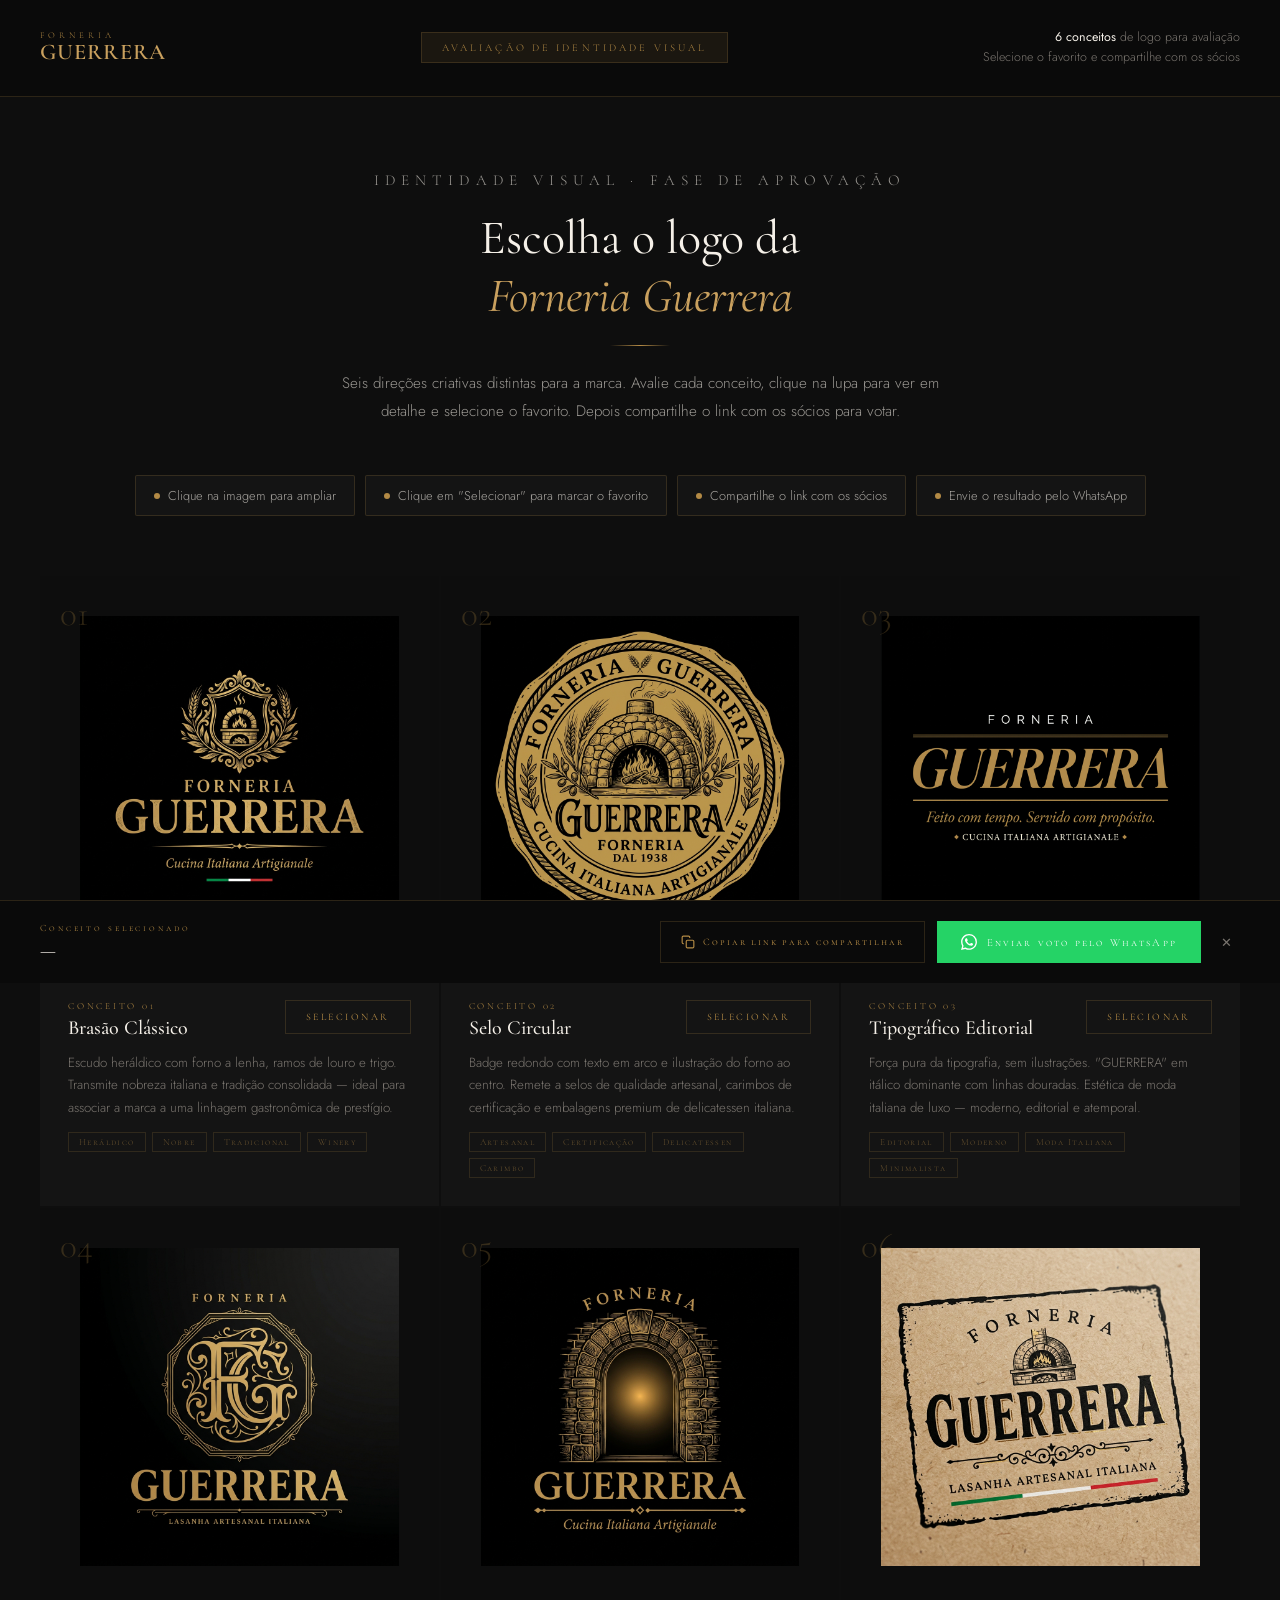
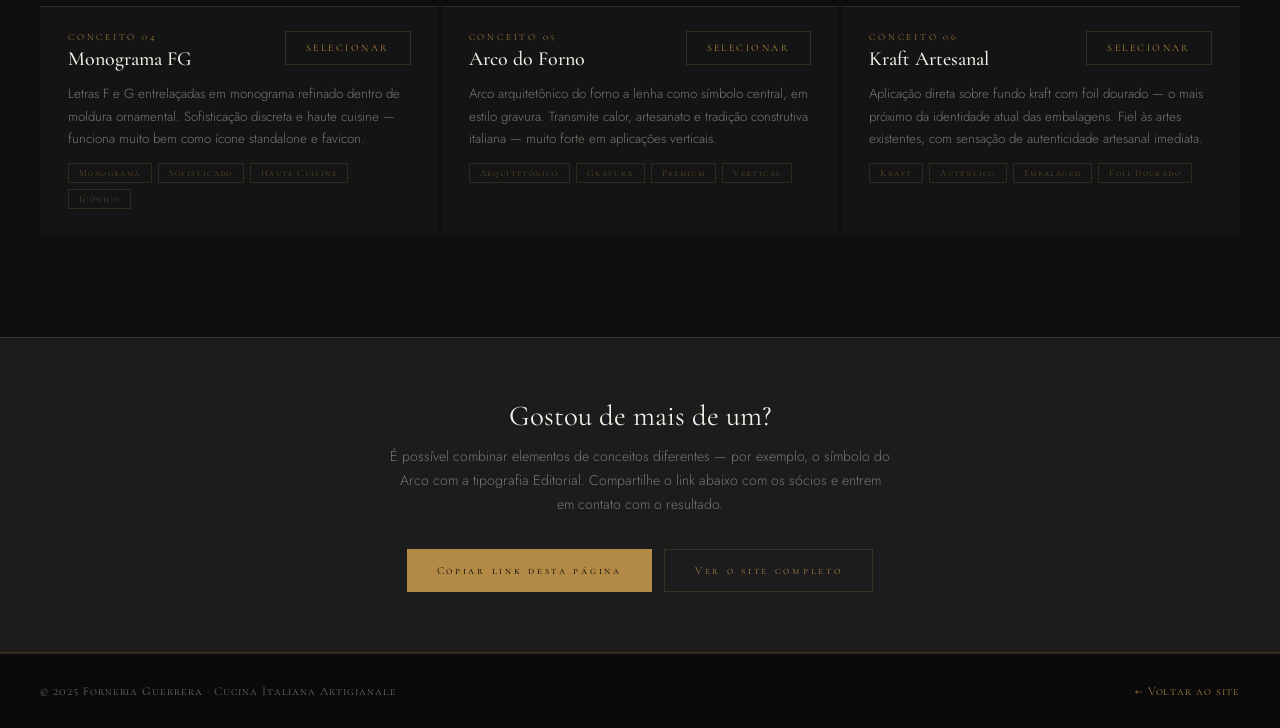
==== logos.html @ 258470de "feat: add logo evaluation page (logos.html) with 6 concepts - Interactive logo review page for stake" ====
<!DOCTYPE html>
<html lang="pt-BR">
<head>
  <meta charset="UTF-8" />
  <meta name="viewport" content="width=device-width, initial-scale=1.0" />
  <title>Forneria Guerrera — Avaliação de Logos</title>
  <link rel="preconnect" href="https://fonts.googleapis.com" />
  <link rel="preconnect" href="https://fonts.gstatic.com" crossorigin />
  <link href="https://fonts.googleapis.com/css2?family=Cormorant+Garamond:ital,wght@0,300;0,400;0,500;0,600;1,400&family=Cormorant+SC:wght@400;500&family=Jost:wght@300;400;500&display=swap" rel="stylesheet" />
  <style>
    *, *::before, *::after { box-sizing: border-box; margin: 0; padding: 0; }

    :root {
      --black: #0A0A0A;
      --dark: #0E0E0E;
      --dark-2: #141414;
      --dark-3: #1C1C1C;
      --gold: #B38A45;
      --gold-light: #C9A05E;
      --border-gold: rgba(179, 138, 69, 0.2);
      --off-white: #F5F0E8;
      --text-muted: #7A756F;
    }

    html { scroll-behavior: smooth; }

    body {
      background: var(--dark);
      color: var(--off-white);
      font-family: 'Jost', sans-serif;
      font-weight: 300;
      -webkit-font-smoothing: antialiased;
    }

    /* ── HEADER ── */
    .header {
      background: var(--black);
      border-bottom: 1px solid var(--border-gold);
      padding: 28px 40px;
      display: flex;
      align-items: center;
      justify-content: space-between;
      flex-wrap: wrap;
      gap: 16px;
      position: sticky;
      top: 0;
      z-index: 100;
    }
    .header-logo {
      display: flex;
      flex-direction: column;
      line-height: 1;
    }
    .header-logo span:first-child {
      font-family: 'Cormorant SC', serif;
      font-size: 0.55rem;
      letter-spacing: 0.45em;
      color: var(--gold);
    }
    .header-logo span:last-child {
      font-family: 'Cormorant Garamond', serif;
      font-size: 1.4rem;
      font-weight: 600;
      color: var(--gold-light);
      letter-spacing: 0.05em;
    }
    .header-badge {
      background: rgba(179, 138, 69, 0.1);
      border: 1px solid var(--border-gold);
      padding: 8px 20px;
      font-family: 'Cormorant SC', serif;
      font-size: 0.65rem;
      letter-spacing: 0.3em;
      color: var(--gold);
      text-transform: uppercase;
    }
    .header-info {
      text-align: right;
    }
    .header-info p {
      font-size: 0.78rem;
      color: var(--text-muted);
      line-height: 1.6;
    }
    .header-info strong {
      color: var(--off-white);
      font-weight: 400;
    }

    /* ── INTRO ── */
    .intro {
      text-align: center;
      padding: 70px 40px 50px;
      max-width: 700px;
      margin: 0 auto;
    }
    .intro-eyebrow {
      font-family: 'Cormorant SC', serif;
      font-size: 0.65rem;
      letter-spacing: 0.4em;
      color: var(--gold);
      text-transform: uppercase;
      margin-bottom: 16px;
    }
    .intro h1 {
      font-family: 'Cormorant Garamond', serif;
      font-size: clamp(2rem, 4vw, 3rem);
      font-weight: 400;
      line-height: 1.2;
      margin-bottom: 20px;
    }
    .intro h1 em { color: var(--gold-light); font-style: italic; }
    .gold-line {
      width: 60px;
      height: 1px;
      background: linear-gradient(90deg, transparent, var(--gold), transparent);
      margin: 0 auto 24px;
    }
    .intro p {
      font-size: 0.95rem;
      color: rgba(245, 240, 232, 0.6);
      line-height: 1.8;
    }

    /* ── INSTRUCOES ── */
    .instrucoes {
      display: flex;
      justify-content: center;
      gap: 10px;
      flex-wrap: wrap;
      padding: 0 40px 60px;
    }
    .instrucao-pill {
      display: flex;
      align-items: center;
      gap: 8px;
      background: var(--dark-2);
      border: 1px solid var(--border-gold);
      padding: 10px 18px;
      font-size: 0.8rem;
      color: rgba(245, 240, 232, 0.65);
      border-radius: 2px;
    }
    .instrucao-pill .dot {
      width: 6px; height: 6px;
      border-radius: 50%;
      background: var(--gold);
      flex-shrink: 0;
    }

    /* ── GRID DE LOGOS ── */
    .logos-section {
      padding: 0 40px 100px;
      max-width: 1400px;
      margin: 0 auto;
    }

    .logos-grid {
      display: grid;
      grid-template-columns: repeat(3, 1fr);
      gap: 2px;
    }

    .logo-card {
      background: var(--dark-2);
      display: flex;
      flex-direction: column;
      position: relative;
      cursor: pointer;
      transition: transform 0.4s cubic-bezier(0.25, 0.46, 0.45, 0.94);
    }
    .logo-card:hover {
      z-index: 2;
      transform: scale(1.01);
    }
    .logo-card.selected {
      outline: 2px solid var(--gold);
      outline-offset: -2px;
    }
    .logo-card.selected .card-vote-btn {
      background: var(--gold);
      color: var(--black);
    }

    /* número do conceito */
    .card-num {
      position: absolute;
      top: 20px;
      left: 20px;
      font-family: 'Cormorant Garamond', serif;
      font-size: 2.2rem;
      font-weight: 300;
      color: rgba(179, 138, 69, 0.25);
      line-height: 1;
      pointer-events: none;
      transition: color 0.3s;
    }
    .logo-card:hover .card-num,
    .logo-card.selected .card-num {
      color: rgba(179, 138, 69, 0.55);
    }

    /* badge do conceito selecionado */
    .card-selected-badge {
      position: absolute;
      top: 20px;
      right: 20px;
      background: var(--gold);
      color: var(--black);
      font-family: 'Cormorant SC', serif;
      font-size: 0.55rem;
      letter-spacing: 0.25em;
      padding: 5px 12px;
      opacity: 0;
      transform: translateY(-4px);
      transition: opacity 0.3s, transform 0.3s;
      pointer-events: none;
    }
    .logo-card.selected .card-selected-badge {
      opacity: 1;
      transform: translateY(0);
    }

    /* imagem */
    .card-img {
      width: 100%;
      aspect-ratio: 1 / 1;
      object-fit: contain;
      object-position: center;
      padding: 40px;
      background: #0D0D0D;
      transition: padding 0.4s;
    }
    .logo-card:hover .card-img {
      padding: 32px;
    }

    /* info embaixo */
    .card-info {
      padding: 24px 28px 28px;
      border-top: 1px solid var(--border-gold);
      display: flex;
      flex-direction: column;
      gap: 12px;
    }
    .card-header {
      display: flex;
      align-items: flex-start;
      justify-content: space-between;
      gap: 12px;
    }
    .card-title-wrap {}
    .card-tag {
      font-family: 'Cormorant SC', serif;
      font-size: 0.58rem;
      letter-spacing: 0.3em;
      color: var(--gold);
      text-transform: uppercase;
      margin-bottom: 4px;
    }
    .card-title {
      font-family: 'Cormorant Garamond', serif;
      font-size: 1.25rem;
      font-weight: 500;
      color: var(--off-white);
      line-height: 1.2;
    }
    .card-desc {
      font-size: 0.83rem;
      color: var(--text-muted);
      line-height: 1.7;
    }
    .card-keywords {
      display: flex;
      flex-wrap: wrap;
      gap: 6px;
    }
    .keyword {
      font-family: 'Cormorant SC', serif;
      font-size: 0.58rem;
      letter-spacing: 0.15em;
      color: rgba(179, 138, 69, 0.5);
      border: 1px solid rgba(179, 138, 69, 0.18);
      padding: 3px 10px;
    }

    .card-vote-btn {
      align-self: flex-start;
      font-family: 'Cormorant SC', serif;
      font-size: 0.62rem;
      letter-spacing: 0.25em;
      text-transform: uppercase;
      padding: 10px 20px;
      border: 1px solid var(--border-gold);
      background: transparent;
      color: var(--gold);
      cursor: pointer;
      transition: all 0.3s;
      white-space: nowrap;
    }
    .card-vote-btn:hover {
      background: rgba(179, 138, 69, 0.1);
      border-color: var(--gold);
    }

    /* ── PAINEL DE VOTAÇÃO ── */
    .vote-panel {
      position: fixed;
      bottom: 0;
      left: 0;
      right: 0;
      background: var(--black);
      border-top: 1px solid var(--border-gold);
      padding: 20px 40px;
      display: flex;
      align-items: center;
      justify-content: space-between;
      gap: 20px;
      flex-wrap: wrap;
      transform: translateY(100%);
      transition: transform 0.5s cubic-bezier(0.25, 0.46, 0.45, 0.94);
      z-index: 200;
    }
    .vote-panel.visible {
      transform: translateY(0);
    }
    .vote-panel-left {
      display: flex;
      flex-direction: column;
      gap: 4px;
    }
    .vote-panel-label {
      font-family: 'Cormorant SC', serif;
      font-size: 0.6rem;
      letter-spacing: 0.3em;
      color: var(--gold);
    }
    .vote-panel-selection {
      font-family: 'Cormorant Garamond', serif;
      font-size: 1.2rem;
      color: var(--off-white);
    }
    .vote-panel-actions {
      display: flex;
      gap: 12px;
      align-items: center;
      flex-wrap: wrap;
    }

    .btn-whatsapp-vote {
      display: inline-flex;
      align-items: center;
      gap: 10px;
      background: #25D366;
      color: #fff;
      font-family: 'Cormorant SC', serif;
      font-size: 0.68rem;
      letter-spacing: 0.2em;
      padding: 13px 24px;
      border: none;
      cursor: pointer;
      text-decoration: none;
      transition: background 0.3s, transform 0.2s;
    }
    .btn-whatsapp-vote:hover {
      background: #1ebe5d;
      transform: translateY(-1px);
    }
    .btn-copy-link {
      display: inline-flex;
      align-items: center;
      gap: 8px;
      background: transparent;
      color: var(--gold);
      font-family: 'Cormorant SC', serif;
      font-size: 0.62rem;
      letter-spacing: 0.2em;
      padding: 13px 20px;
      border: 1px solid var(--border-gold);
      cursor: pointer;
      transition: all 0.3s;
      text-decoration: none;
    }
    .btn-copy-link:hover {
      background: rgba(179, 138, 69, 0.1);
      border-color: var(--gold);
    }
    .btn-deselect {
      background: transparent;
      border: none;
      color: var(--text-muted);
      font-size: 0.8rem;
      cursor: pointer;
      padding: 8px;
      transition: color 0.2s;
    }
    .btn-deselect:hover { color: var(--off-white); }

    /* ── SEÇÃO PRÓXIMOS PASSOS ── */
    .next-steps {
      background: var(--dark-3);
      border-top: 1px solid var(--border-gold);
      border-bottom: 1px solid var(--border-gold);
      padding: 60px 40px;
      text-align: center;
      margin-bottom: 0;
    }
    .next-steps h2 {
      font-family: 'Cormorant Garamond', serif;
      font-size: 1.8rem;
      font-weight: 400;
      margin-bottom: 12px;
    }
    .next-steps p {
      font-size: 0.88rem;
      color: var(--text-muted);
      max-width: 500px;
      margin: 0 auto 32px;
      line-height: 1.7;
    }
    .next-actions {
      display: flex;
      gap: 12px;
      justify-content: center;
      flex-wrap: wrap;
    }
    .btn-gold {
      display: inline-flex;
      align-items: center;
      gap: 8px;
      background: var(--gold);
      color: var(--black);
      font-family: 'Cormorant SC', serif;
      font-size: 0.68rem;
      letter-spacing: 0.25em;
      padding: 14px 30px;
      border: none;
      cursor: pointer;
      text-decoration: none;
      transition: background 0.3s, transform 0.2s;
    }
    .btn-gold:hover { background: var(--gold-light); transform: translateY(-1px); }
    .btn-outline {
      display: inline-flex;
      align-items: center;
      gap: 8px;
      background: transparent;
      color: var(--gold);
      font-family: 'Cormorant SC', serif;
      font-size: 0.68rem;
      letter-spacing: 0.25em;
      padding: 14px 30px;
      border: 1px solid var(--border-gold);
      cursor: pointer;
      text-decoration: none;
      transition: all 0.3s;
    }
    .btn-outline:hover { background: rgba(179,138,69,0.1); border-color: var(--gold); }

    /* ── FOOTER ── */
    .footer {
      background: var(--black);
      padding: 30px 40px;
      display: flex;
      align-items: center;
      justify-content: space-between;
      flex-wrap: wrap;
      gap: 12px;
      border-top: 1px solid var(--border-gold);
    }
    .footer p {
      font-size: 0.75rem;
      color: var(--text-muted);
      font-family: 'Cormorant SC', serif;
      letter-spacing: 0.08em;
    }
    .footer a {
      color: var(--gold);
      text-decoration: none;
      transition: color 0.2s;
    }
    .footer a:hover { color: var(--gold-light); }

    /* ── MODAL DE ZOOM ── */
    .modal-overlay {
      position: fixed;
      inset: 0;
      background: rgba(0,0,0,0.92);
      z-index: 500;
      display: flex;
      align-items: center;
      justify-content: center;
      padding: 40px;
      opacity: 0;
      pointer-events: none;
      transition: opacity 0.3s;
    }
    .modal-overlay.open {
      opacity: 1;
      pointer-events: all;
    }
    .modal-img {
      max-width: 700px;
      max-height: 85vh;
      width: 100%;
      object-fit: contain;
      border: 1px solid var(--border-gold);
      box-shadow: 0 40px 120px rgba(0,0,0,0.8);
    }
    .modal-close {
      position: absolute;
      top: 24px;
      right: 30px;
      background: none;
      border: none;
      color: var(--gold);
      font-size: 1.8rem;
      cursor: pointer;
      line-height: 1;
      transition: transform 0.2s;
    }
    .modal-close:hover { transform: rotate(90deg); }
    .modal-info {
      position: absolute;
      bottom: 40px;
      left: 50%;
      transform: translateX(-50%);
      text-align: center;
    }
    .modal-info p {
      font-family: 'Cormorant SC', serif;
      font-size: 0.65rem;
      letter-spacing: 0.3em;
      color: var(--gold);
      opacity: 0.7;
    }

    /* ── RESPONSIVE ── */
    @media (max-width: 900px) {
      .logos-grid { grid-template-columns: repeat(2, 1fr); }
    }
    @media (max-width: 600px) {
      .logos-grid { grid-template-columns: 1fr; }
      .header { padding: 20px 24px; }
      .intro { padding: 50px 24px 36px; }
      .instrucoes { padding: 0 24px 40px; }
      .logos-section { padding: 0 24px 120px; }
      .vote-panel { padding: 16px 24px; }
      .next-steps { padding: 50px 24px; }
    }

    /* ── TOAST ── */
    .toast {
      position: fixed;
      top: 90px;
      left: 50%;
      transform: translateX(-50%) translateY(-20px);
      background: var(--gold);
      color: var(--black);
      font-family: 'Cormorant SC', serif;
      font-size: 0.68rem;
      letter-spacing: 0.2em;
      padding: 12px 28px;
      border-radius: 2px;
      opacity: 0;
      transition: all 0.4s;
      pointer-events: none;
      z-index: 1000;
      white-space: nowrap;
    }
    .toast.show {
      opacity: 1;
      transform: translateX(-50%) translateY(0);
    }
  </style>
</head>
<body>

  <!-- HEADER -->
  <header class="header">
    <div class="header-logo">
      <span>FORNERIA</span>
      <span>GUERRERA</span>
    </div>
    <div class="header-badge">Avaliação de Identidade Visual</div>
    <div class="header-info">
      <p><strong>6 conceitos</strong> de logo para avaliação</p>
      <p>Selecione o favorito e compartilhe com os sócios</p>
    </div>
  </header>

  <!-- INTRO -->
  <div class="intro">
    <p class="intro-eyebrow">Identidade Visual · Fase de Aprovação</p>
    <h1>Escolha o logo da<br /><em>Forneria Guerrera</em></h1>
    <div class="gold-line"></div>
    <p>Seis direções criativas distintas para a marca. Avalie cada conceito, clique na lupa para ver em detalhe e selecione o favorito. Depois compartilhe o link com os sócios para votar.</p>
  </div>

  <!-- INSTRUÇÕES -->
  <div class="instrucoes">
    <div class="instrucao-pill"><span class="dot"></span> Clique na imagem para ampliar</div>
    <div class="instrucao-pill"><span class="dot"></span> Clique em "Selecionar" para marcar o favorito</div>
    <div class="instrucao-pill"><span class="dot"></span> Compartilhe o link com os sócios</div>
    <div class="instrucao-pill"><span class="dot"></span> Envie o resultado pelo WhatsApp</div>
  </div>

  <!-- LOGOS GRID -->
  <div class="logos-section">
    <div class="logos-grid" id="logosGrid">

      <div class="logo-card" id="card-1" onclick="handleCardClick(event, 1)">
        <span class="card-num">01</span>
        <span class="card-selected-badge">✓ Selecionado</span>
        <img class="card-img" src="img/logo_1.png" alt="Conceito 1 — Brasão Clássico" title="Clique para ampliar" />
        <div class="card-info">
          <div class="card-header">
            <div class="card-title-wrap">
              <p class="card-tag">Conceito 01</p>
              <h2 class="card-title">Brasão Clássico</h2>
            </div>
            <button class="card-vote-btn" onclick="selectLogo(event, 1)">Selecionar</button>
          </div>
          <p class="card-desc">Escudo heráldico com forno a lenha, ramos de louro e trigo. Transmite nobreza italiana e tradição consolidada — ideal para associar a marca a uma linhagem gastronômica de prestígio.</p>
          <div class="card-keywords">
            <span class="keyword">Heráldico</span>
            <span class="keyword">Nobre</span>
            <span class="keyword">Tradicional</span>
            <span class="keyword">Winery</span>
          </div>
        </div>
      </div>

      <div class="logo-card" id="card-2" onclick="handleCardClick(event, 2)">
        <span class="card-num">02</span>
        <span class="card-selected-badge">✓ Selecionado</span>
        <img class="card-img" src="img/logo_2.png" alt="Conceito 2 — Selo Circular" title="Clique para ampliar" />
        <div class="card-info">
          <div class="card-header">
            <div class="card-title-wrap">
              <p class="card-tag">Conceito 02</p>
              <h2 class="card-title">Selo Circular</h2>
            </div>
            <button class="card-vote-btn" onclick="selectLogo(event, 2)">Selecionar</button>
          </div>
          <p class="card-desc">Badge redondo com texto em arco e ilustração do forno ao centro. Remete a selos de qualidade artesanal, carimbos de certificação e embalagens premium de delicatessen italiana.</p>
          <div class="card-keywords">
            <span class="keyword">Artesanal</span>
            <span class="keyword">Certificação</span>
            <span class="keyword">Delicatessen</span>
            <span class="keyword">Carimbo</span>
          </div>
        </div>
      </div>

      <div class="logo-card" id="card-3" onclick="handleCardClick(event, 3)">
        <span class="card-num">03</span>
        <span class="card-selected-badge">✓ Selecionado</span>
        <img class="card-img" src="img/logo_3.png" alt="Conceito 3 — Tipográfico Editorial" title="Clique para ampliar" />
        <div class="card-info">
          <div class="card-header">
            <div class="card-title-wrap">
              <p class="card-tag">Conceito 03</p>
              <h2 class="card-title">Tipográfico Editorial</h2>
            </div>
            <button class="card-vote-btn" onclick="selectLogo(event, 3)">Selecionar</button>
          </div>
          <p class="card-desc">Força pura da tipografia, sem ilustrações. "GUERRERA" em itálico dominante com linhas douradas. Estética de moda italiana de luxo — moderno, editorial e atemporal.</p>
          <div class="card-keywords">
            <span class="keyword">Editorial</span>
            <span class="keyword">Moderno</span>
            <span class="keyword">Moda Italiana</span>
            <span class="keyword">Minimalista</span>
          </div>
        </div>
      </div>

      <div class="logo-card" id="card-4" onclick="handleCardClick(event, 4)">
        <span class="card-num">04</span>
        <span class="card-selected-badge">✓ Selecionado</span>
        <img class="card-img" src="img/logo_4.png" alt="Conceito 4 — Monograma FG" title="Clique para ampliar" />
        <div class="card-info">
          <div class="card-header">
            <div class="card-title-wrap">
              <p class="card-tag">Conceito 04</p>
              <h2 class="card-title">Monograma FG</h2>
            </div>
            <button class="card-vote-btn" onclick="selectLogo(event, 4)">Selecionar</button>
          </div>
          <p class="card-desc">Letras F e G entrelaçadas em monograma refinado dentro de moldura ornamental. Sofisticação discreta e haute cuisine — funciona muito bem como ícone standalone e favicon.</p>
          <div class="card-keywords">
            <span class="keyword">Monograma</span>
            <span class="keyword">Sofisticado</span>
            <span class="keyword">Haute Cuisine</span>
            <span class="keyword">Icônico</span>
          </div>
        </div>
      </div>

      <div class="logo-card" id="card-5" onclick="handleCardClick(event, 5)">
        <span class="card-num">05</span>
        <span class="card-selected-badge">✓ Selecionado</span>
        <img class="card-img" src="img/logo_5.png" alt="Conceito 5 — Arco do Forno" title="Clique para ampliar" />
        <div class="card-info">
          <div class="card-header">
            <div class="card-title-wrap">
              <p class="card-tag">Conceito 05</p>
              <h2 class="card-title">Arco do Forno</h2>
            </div>
            <button class="card-vote-btn" onclick="selectLogo(event, 5)">Selecionar</button>
          </div>
          <p class="card-desc">Arco arquitetônico do forno a lenha como símbolo central, em estilo gravura. Transmite calor, artesanato e tradição construtiva italiana — muito forte em aplicações verticais.</p>
          <div class="card-keywords">
            <span class="keyword">Arquitetônico</span>
            <span class="keyword">Gravura</span>
            <span class="keyword">Premium</span>
            <span class="keyword">Vertical</span>
          </div>
        </div>
      </div>

      <div class="logo-card" id="card-6" onclick="handleCardClick(event, 6)">
        <span class="card-num">06</span>
        <span class="card-selected-badge">✓ Selecionado</span>
        <img class="card-img" src="img/logo_6.png" alt="Conceito 6 — Kraft Artesanal" title="Clique para ampliar" />
        <div class="card-info">
          <div class="card-header">
            <div class="card-title-wrap">
              <p class="card-tag">Conceito 06</p>
              <h2 class="card-title">Kraft Artesanal</h2>
            </div>
            <button class="card-vote-btn" onclick="selectLogo(event, 6)">Selecionar</button>
          </div>
          <p class="card-desc">Aplicação direta sobre fundo kraft com foil dourado — o mais próximo da identidade atual das embalagens. Fiel às artes existentes, com sensação de autenticidade artesanal imediata.</p>
          <div class="card-keywords">
            <span class="keyword">Kraft</span>
            <span class="keyword">Autêntico</span>
            <span class="keyword">Embalagem</span>
            <span class="keyword">Foil Dourado</span>
          </div>
        </div>
      </div>

    </div>
  </div>

  <!-- PRÓXIMOS PASSOS -->
  <div class="next-steps">
    <h2>Gostou de mais de um?</h2>
    <p>É possível combinar elementos de conceitos diferentes — por exemplo, o símbolo do Arco com a tipografia Editorial. Compartilhe o link abaixo com os sócios e entrem em contato com o resultado.</p>
    <div class="next-actions">
      <button class="btn-gold" onclick="copyPageLink()">Copiar link desta página</button>
      <a href="index.html" class="btn-outline">Ver o site completo</a>
    </div>
  </div>

  <!-- FOOTER -->
  <footer class="footer">
    <p>© 2025 Forneria Guerrera · Cucina Italiana Artigianale</p>
    <p><a href="index.html">← Voltar ao site</a></p>
  </footer>

  <!-- PAINEL DE VOTAÇÃO (aparece ao selecionar) -->
  <div class="vote-panel" id="votePanel">
    <div class="vote-panel-left">
      <span class="vote-panel-label">Conceito selecionado</span>
      <span class="vote-panel-selection" id="votePanelSelection">—</span>
    </div>
    <div class="vote-panel-actions">
      <button class="btn-copy-link" onclick="copyPageLink()">
        <svg width="14" height="14" viewBox="0 0 24 24" fill="none" stroke="currentColor" stroke-width="2"><rect x="9" y="9" width="13" height="13" rx="2"/><path d="M5 15H4a2 2 0 01-2-2V4a2 2 0 012-2h9a2 2 0 012 2v1"/></svg>
        Copiar link para compartilhar
      </button>
      <a id="whatsappShareBtn" href="#" target="_blank" class="btn-whatsapp-vote">
        <svg width="16" height="16" viewBox="0 0 24 24" fill="currentColor"><path d="M17.472 14.382c-.297-.149-1.758-.867-2.03-.967-.273-.099-.471-.148-.67.15-.197.297-.767.966-.94 1.164-.173.199-.347.223-.644.075-.297-.15-1.255-.463-2.39-1.475-.883-.788-1.48-1.761-1.653-2.059-.173-.297-.018-.458.13-.606.134-.133.298-.347.446-.52.149-.174.198-.298.298-.497.099-.198.05-.371-.025-.52-.075-.149-.669-1.612-.916-2.207-.242-.579-.487-.5-.669-.51-.173-.008-.371-.01-.57-.01-.198 0-.52.074-.792.372-.272.297-1.04 1.016-1.04 2.479 0 1.462 1.065 2.875 1.213 3.074.149.198 2.096 3.2 5.077 4.487.709.306 1.262.489 1.694.625.712.227 1.36.195 1.871.118.571-.085 1.758-.719 2.006-1.413.248-.694.248-1.289.173-1.413-.074-.124-.272-.198-.57-.347m-5.421 7.403h-.004a9.87 9.87 0 01-5.031-1.378l-.361-.214-3.741.982.998-3.648-.235-.374a9.86 9.86 0 01-1.51-5.26c.001-5.45 4.436-9.884 9.888-9.884 2.64 0 5.122 1.03 6.988 2.898a9.825 9.825 0 012.893 6.994c-.003 5.45-4.437 9.884-9.885 9.884m8.413-18.297A11.815 11.815 0 0012.05 0C5.495 0 .16 5.335.157 11.892c0 2.096.547 4.142 1.588 5.945L.057 24l6.305-1.654a11.882 11.882 0 005.683 1.448h.005c6.554 0 11.89-5.335 11.893-11.893a11.821 11.821 0 00-3.48-8.413Z"/></svg>
        Enviar voto pelo WhatsApp
      </a>
      <button class="btn-deselect" onclick="deselect()" title="Limpar seleção">✕</button>
    </div>
  </div>

  <!-- MODAL DE ZOOM -->
  <div class="modal-overlay" id="modalOverlay" onclick="closeModal()">
    <button class="modal-close" onclick="closeModal()">×</button>
    <img class="modal-img" id="modalImg" src="" alt="" />
    <div class="modal-info"><p id="modalLabel">Clique fora para fechar</p></div>
  </div>

  <!-- TOAST -->
  <div class="toast" id="toast"></div>

  <script>
    const logos = {
      1: { name: 'Conceito 01 — Brasão Clássico', img: 'img/logo_1.png' },
      2: { name: 'Conceito 02 — Selo Circular', img: 'img/logo_2.png' },
      3: { name: 'Conceito 03 — Tipográfico Editorial', img: 'img/logo_3.png' },
      4: { name: 'Conceito 04 — Monograma FG', img: 'img/logo_4.png' },
      5: { name: 'Conceito 05 — Arco do Forno', img: 'img/logo_5.png' },
      6: { name: 'Conceito 06 — Kraft Artesanal', img: 'img/logo_6.png' },
    };

    let selected = null;

    function handleCardClick(e, num) {
      // Se clicou no botão, não faz nada aqui (o botão cuida)
      if (e.target.classList.contains('card-vote-btn')) return;
      // Clicou na imagem ou card → abre modal
      openModal(num);
    }

    function selectLogo(e, num) {
      e.stopPropagation();
      if (selected === num) { deselect(); return; }

      // Remove seleção anterior
      document.querySelectorAll('.logo-card').forEach(c => c.classList.remove('selected'));
      document.querySelectorAll('.card-vote-btn').forEach(b => b.textContent = 'Selecionar');

      // Aplica nova seleção
      selected = num;
      const card = document.getElementById('card-' + num);
      card.classList.add('selected');
      card.querySelector('.card-vote-btn').textContent = '✓ Selecionado';

      // Atualiza painel
      const logo = logos[num];
      document.getElementById('votePanelSelection').textContent = logo.name;
      document.getElementById('votePanel').classList.add('visible');

      // WhatsApp link
      const msg = encodeURIComponent(
        `Olá! Avaliando os logos da Forneria Guerrera.\n\nMinha escolha: *${logo.name}*\n\nVer todos os conceitos: ${window.location.href}`
      );
      document.getElementById('whatsappShareBtn').href = `https://wa.me/5500000000000?text=${msg}`;

      // Scroll suave para manter visível
      card.scrollIntoView({ behavior: 'smooth', block: 'nearest' });
    }

    function deselect() {
      selected = null;
      document.querySelectorAll('.logo-card').forEach(c => c.classList.remove('selected'));
      document.querySelectorAll('.card-vote-btn').forEach(b => b.textContent = 'Selecionar');
      document.getElementById('votePanel').classList.remove('visible');
    }

    function openModal(num) {
      const logo = logos[num];
      document.getElementById('modalImg').src = logo.img;
      document.getElementById('modalImg').alt = logo.name;
      document.getElementById('modalLabel').textContent = logo.name + ' — Clique fora para fechar';
      document.getElementById('modalOverlay').classList.add('open');
      document.body.style.overflow = 'hidden';
    }

    function closeModal() {
      document.getElementById('modalOverlay').classList.remove('open');
      document.body.style.overflow = '';
    }

    document.addEventListener('keydown', e => {
      if (e.key === 'Escape') closeModal();
    });

    function copyPageLink() {
      const url = window.location.href;
      navigator.clipboard.writeText(url).then(() => {
        showToast('Link copiado! Compartilhe com os sócios ✓');
      }).catch(() => {
        // Fallback
        const ta = document.createElement('textarea');
        ta.value = url;
        document.body.appendChild(ta);
        ta.select();
        document.execCommand('copy');
        document.body.removeChild(ta);
        showToast('Link copiado! ✓');
      });
    }

    function showToast(msg) {
      const toast = document.getElementById('toast');
      toast.textContent = msg;
      toast.classList.add('show');
      setTimeout(() => toast.classList.remove('show'), 3000);
    }
  </script>
</body>
</html>
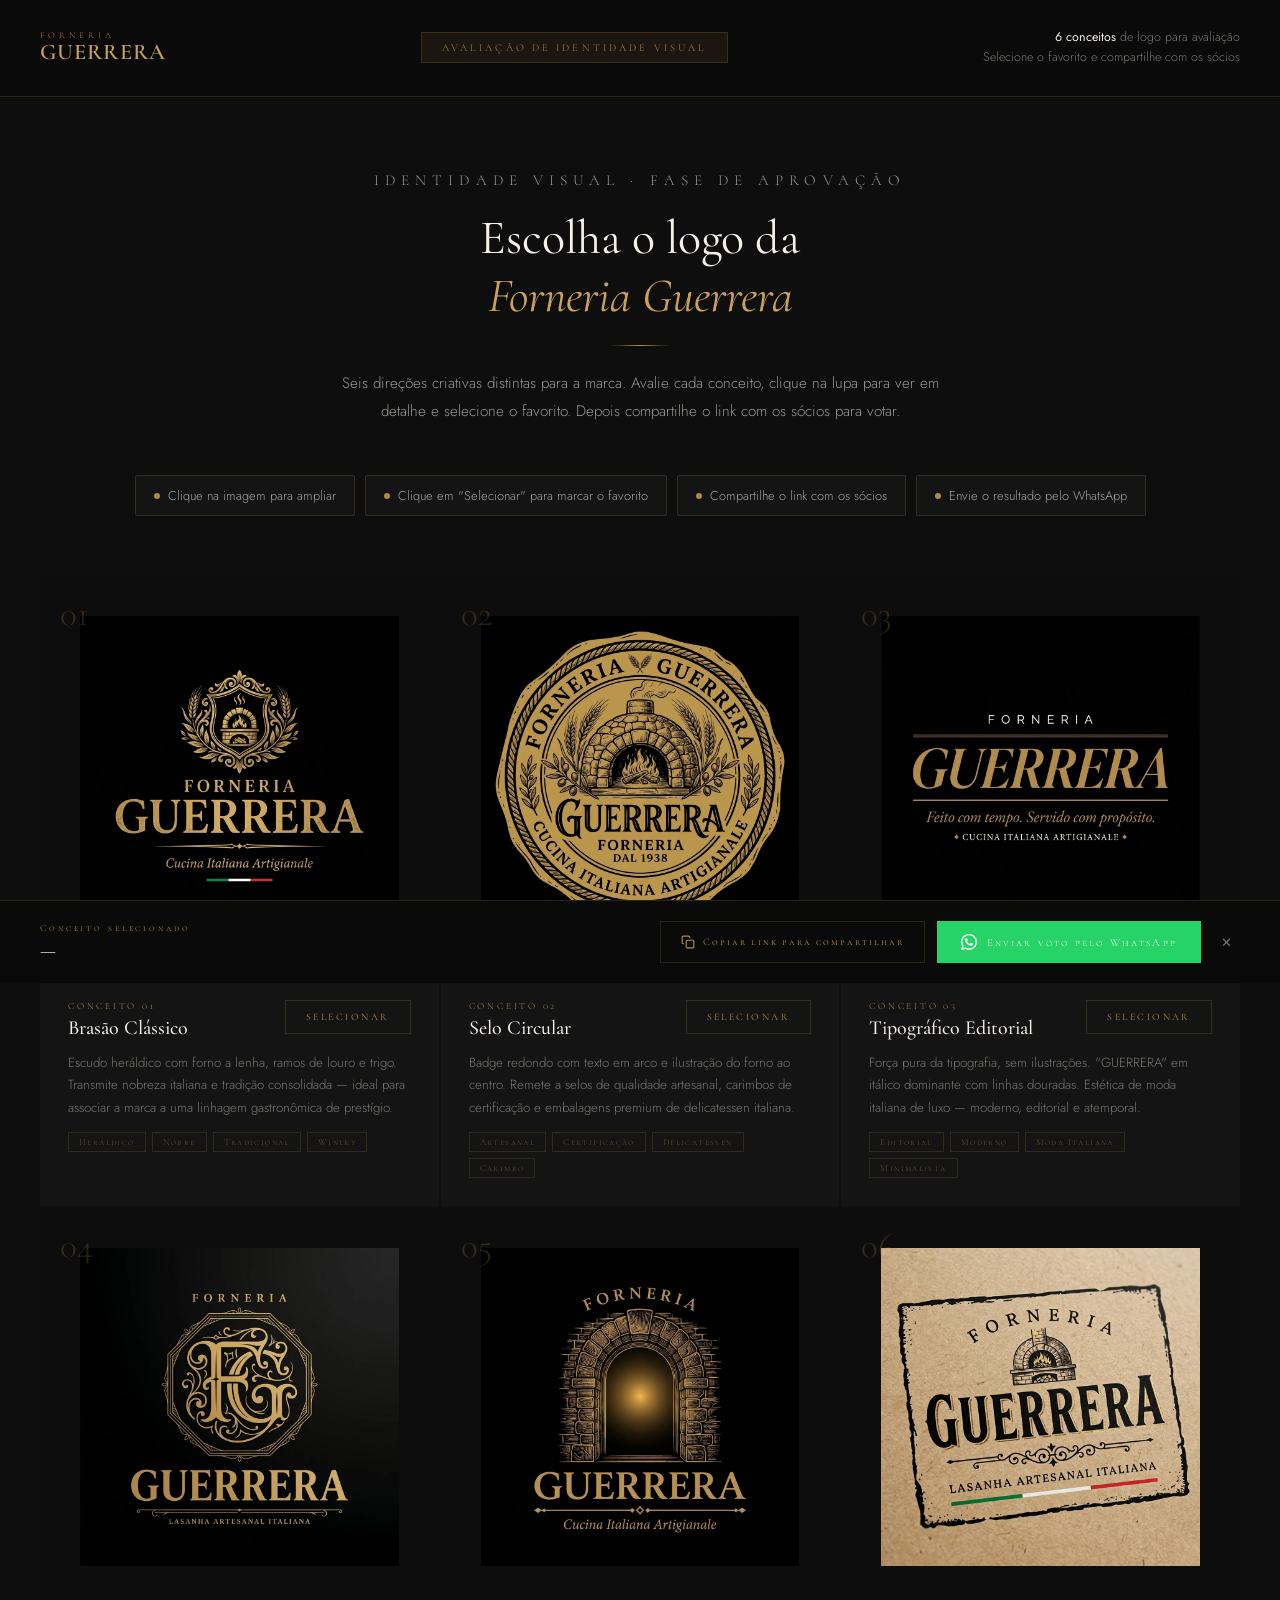
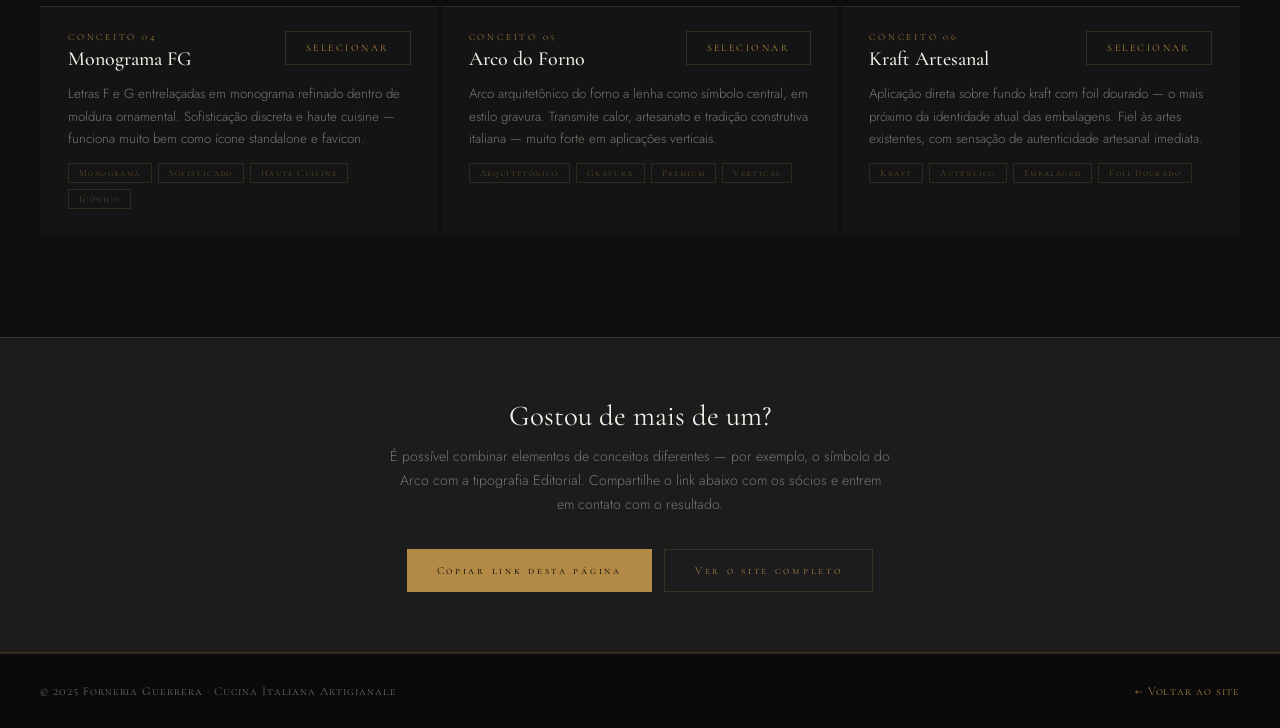
==== commit a4632009: "Aplica logo conceito 01 (Brasão Clássico) no site" ====
--- a/logos.html
+++ b/logos.html
@@ -612,7 +612,7 @@
       <div class="logo-card" id="card-1" onclick="handleCardClick(event, 1)">
         <span class="card-num">01</span>
         <span class="card-selected-badge">✓ Selecionado</span>
-        <img class="card-img" src="img/logo_1.png" alt="Conceito 1 — Brasão Clássico" title="Clique para ampliar" />
+        <img class="card-img" src="img/logo_1.webp" alt="Conceito 1 — Brasão Clássico" title="Clique para ampliar" />
         <div class="card-info">
           <div class="card-header">
             <div class="card-title-wrap">
@@ -634,7 +634,7 @@
       <div class="logo-card" id="card-2" onclick="handleCardClick(event, 2)">
         <span class="card-num">02</span>
         <span class="card-selected-badge">✓ Selecionado</span>
-        <img class="card-img" src="img/logo_2.png" alt="Conceito 2 — Selo Circular" title="Clique para ampliar" />
+        <img class="card-img" src="img/logo_2.webp" alt="Conceito 2 — Selo Circular" title="Clique para ampliar" />
         <div class="card-info">
           <div class="card-header">
             <div class="card-title-wrap">
@@ -656,7 +656,7 @@
       <div class="logo-card" id="card-3" onclick="handleCardClick(event, 3)">
         <span class="card-num">03</span>
         <span class="card-selected-badge">✓ Selecionado</span>
-        <img class="card-img" src="img/logo_3.png" alt="Conceito 3 — Tipográfico Editorial" title="Clique para ampliar" />
+        <img class="card-img" src="img/logo_3.webp" alt="Conceito 3 — Tipográfico Editorial" title="Clique para ampliar" />
         <div class="card-info">
           <div class="card-header">
             <div class="card-title-wrap">
@@ -678,7 +678,7 @@
       <div class="logo-card" id="card-4" onclick="handleCardClick(event, 4)">
         <span class="card-num">04</span>
         <span class="card-selected-badge">✓ Selecionado</span>
-        <img class="card-img" src="img/logo_4.png" alt="Conceito 4 — Monograma FG" title="Clique para ampliar" />
+        <img class="card-img" src="img/logo_4.webp" alt="Conceito 4 — Monograma FG" title="Clique para ampliar" />
         <div class="card-info">
           <div class="card-header">
             <div class="card-title-wrap">
@@ -700,7 +700,7 @@
       <div class="logo-card" id="card-5" onclick="handleCardClick(event, 5)">
         <span class="card-num">05</span>
         <span class="card-selected-badge">✓ Selecionado</span>
-        <img class="card-img" src="img/logo_5.png" alt="Conceito 5 — Arco do Forno" title="Clique para ampliar" />
+        <img class="card-img" src="img/logo_5.webp" alt="Conceito 5 — Arco do Forno" title="Clique para ampliar" />
         <div class="card-info">
           <div class="card-header">
             <div class="card-title-wrap">
@@ -722,7 +722,7 @@
       <div class="logo-card" id="card-6" onclick="handleCardClick(event, 6)">
         <span class="card-num">06</span>
         <span class="card-selected-badge">✓ Selecionado</span>
-        <img class="card-img" src="img/logo_6.png" alt="Conceito 6 — Kraft Artesanal" title="Clique para ampliar" />
+        <img class="card-img" src="img/logo_6.webp" alt="Conceito 6 — Kraft Artesanal" title="Clique para ampliar" />
         <div class="card-info">
           <div class="card-header">
             <div class="card-title-wrap">
@@ -791,12 +791,12 @@
 
   <script>
     const logos = {
-      1: { name: 'Conceito 01 — Brasão Clássico', img: 'img/logo_1.png' },
-      2: { name: 'Conceito 02 — Selo Circular', img: 'img/logo_2.png' },
-      3: { name: 'Conceito 03 — Tipográfico Editorial', img: 'img/logo_3.png' },
-      4: { name: 'Conceito 04 — Monograma FG', img: 'img/logo_4.png' },
-      5: { name: 'Conceito 05 — Arco do Forno', img: 'img/logo_5.png' },
-      6: { name: 'Conceito 06 — Kraft Artesanal', img: 'img/logo_6.png' },
+      1: { name: 'Conceito 01 — Brasão Clássico', img: 'img/logo_1.webp' },
+      2: { name: 'Conceito 02 — Selo Circular', img: 'img/logo_2.webp' },
+      3: { name: 'Conceito 03 — Tipográfico Editorial', img: 'img/logo_3.webp' },
+      4: { name: 'Conceito 04 — Monograma FG', img: 'img/logo_4.webp' },
+      5: { name: 'Conceito 05 — Arco do Forno', img: 'img/logo_5.webp' },
+      6: { name: 'Conceito 06 — Kraft Artesanal', img: 'img/logo_6.webp' },
     };
 
     let selected = null;
